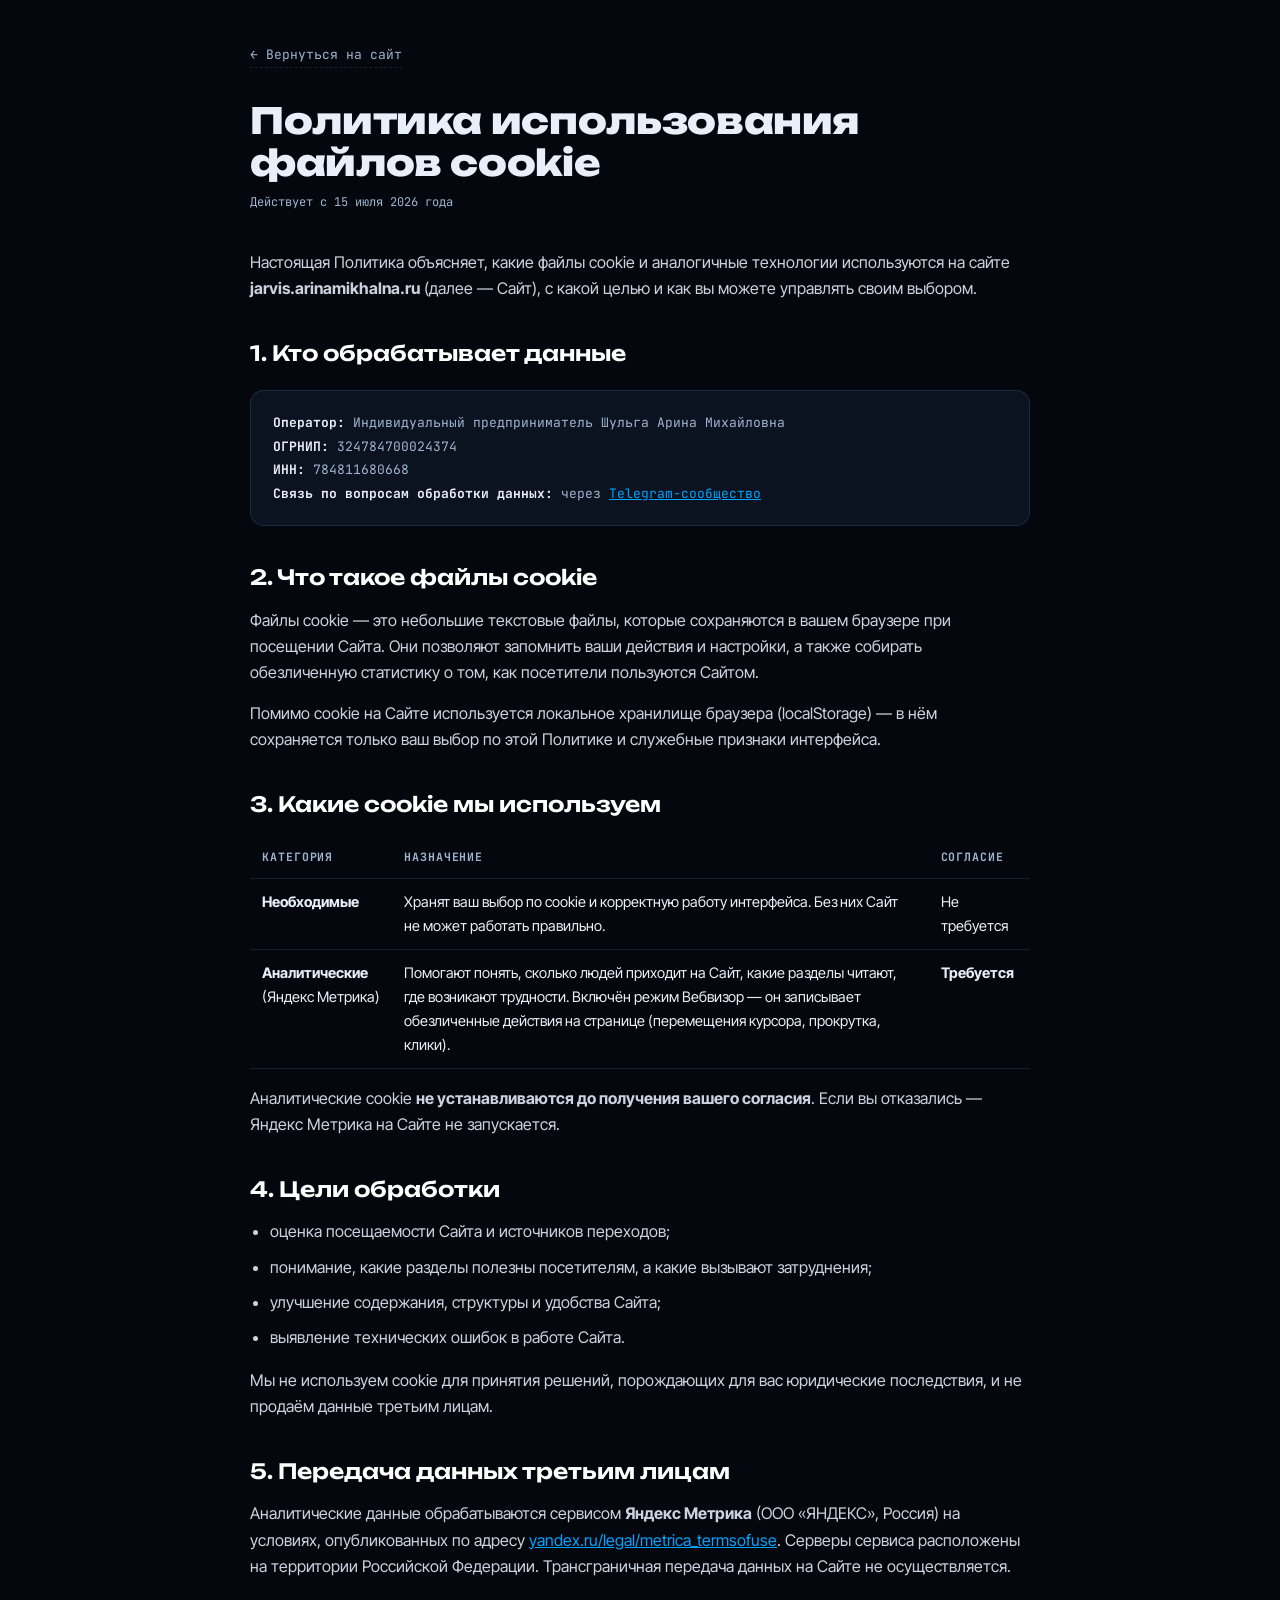
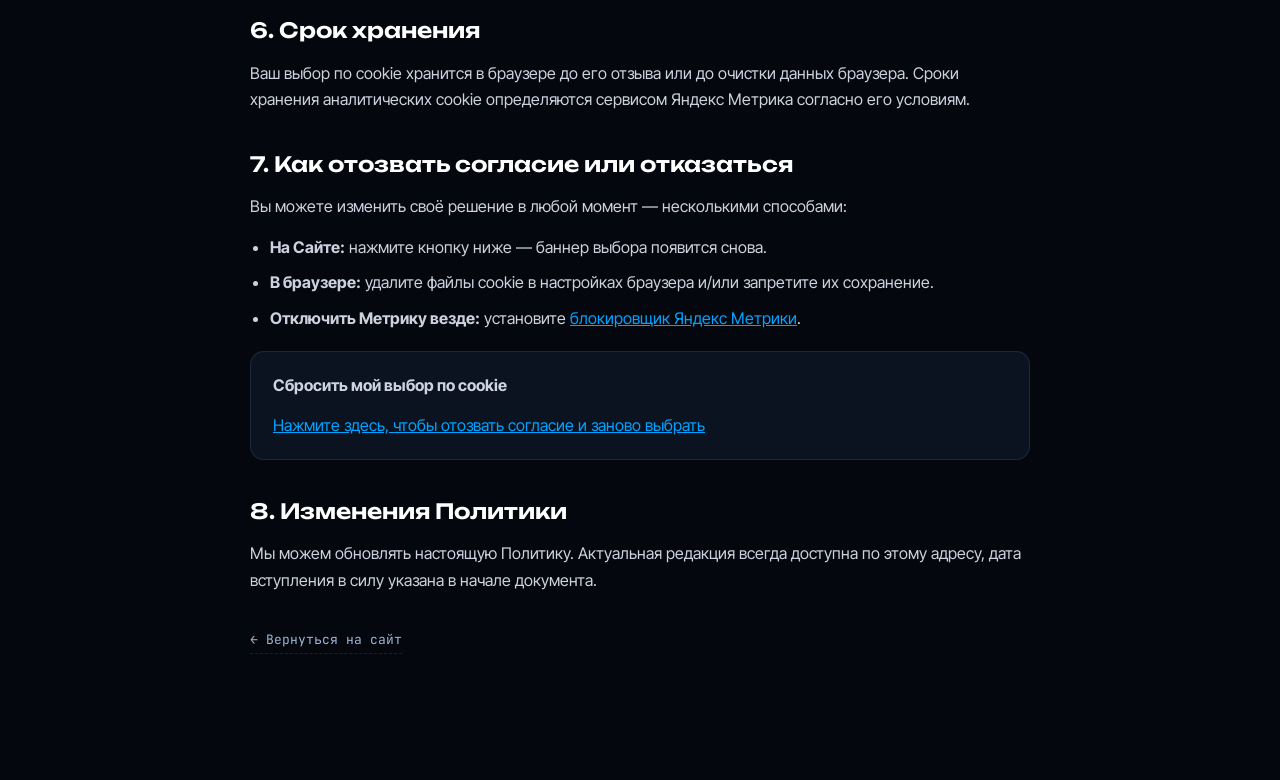
==== cookie.html @ cc226b37 "152-ФЗ: cookie-баннер с явным согласием/отказом, Метрика (вкл. Вебвизор) не грузится до согласия, ст" ====
<!DOCTYPE html>
<html lang="ru">
<head>
<meta charset="UTF-8" />
<meta name="viewport" content="width=device-width, initial-scale=1.0, viewport-fit=cover" />
<title>Политика использования файлов cookie — ДЖАРВИС за вечер</title>
<meta name="robots" content="index, follow" />
<link rel="icon" href="favicon.svg" type="image/svg+xml" />
<link rel="preconnect" href="https://fonts.googleapis.com" />
<link rel="preconnect" href="https://fonts.gstatic.com" crossorigin />
<link href="https://fonts.googleapis.com/css2?family=Unbounded:wght@600;800&family=JetBrains+Mono:wght@400;700&family=Inter+Tight:wght@400;500;600&display=swap" rel="stylesheet" />
<style>
  :root{--bg:#04070e;--panel:#0b1220;--line:rgba(122,162,214,.16);--accent:#00A3FF;--text:#e8eff8;--dim:#9fb4d0}
  *{margin:0;padding:0;box-sizing:border-box}
  body{background:var(--bg);color:var(--text);font-family:"Inter Tight",-apple-system,sans-serif;
       line-height:1.65;font-size:16px;-webkit-text-size-adjust:100%}
  .wrap{max-width:820px;margin:0 auto;padding:40px 20px 80px}
  .back{display:inline-block;font-family:"JetBrains Mono",monospace;font-size:13px;color:var(--dim);
        text-decoration:none;margin-bottom:32px;border-bottom:1px dashed var(--line);padding-bottom:2px}
  .back:hover{color:var(--accent);border-color:var(--accent)}
  h1{font-family:"Unbounded",sans-serif;font-weight:800;font-size:clamp(24px,4.5vw,36px);
     line-height:1.15;margin-bottom:10px;letter-spacing:-.01em}
  .upd{font-family:"JetBrains Mono",monospace;font-size:12px;color:var(--dim);margin-bottom:36px}
  h2{font-family:"Unbounded",sans-serif;font-weight:600;font-size:clamp(17px,2.6vw,21px);
     margin:34px 0 12px;color:#fff}
  p{margin-bottom:14px;color:rgba(232,239,250,.88)}
  ul{margin:0 0 16px 20px}
  li{margin-bottom:9px;color:rgba(232,239,250,.88)}
  a{color:var(--accent)}
  .card{background:var(--panel);border:1px solid var(--line);border-radius:14px;padding:20px 22px;margin:20px 0}
  .card p:last-child{margin-bottom:0}
  table{width:100%;border-collapse:collapse;margin:16px 0;font-size:14.5px;display:block;overflow-x:auto}
  th,td{text-align:left;padding:11px 12px;border-bottom:1px solid var(--line);vertical-align:top}
  th{font-family:"JetBrains Mono",monospace;font-size:11.5px;letter-spacing:.08em;
     text-transform:uppercase;color:var(--dim);font-weight:700;white-space:nowrap}
  .req{font-family:"JetBrains Mono",monospace;font-size:13px;color:var(--dim);line-height:1.8}
  .req b{color:var(--text)}
</style>
</head>
<body>
<div class="wrap">

  <a class="back" href="/">← Вернуться на сайт</a>

  <h1>Политика использования файлов cookie</h1>
  <div class="upd">Действует с 15 июля 2026 года</div>

  <p>Настоящая Политика объясняет, какие файлы cookie и аналогичные технологии используются на сайте
     <b>jarvis.arinamikhalna.ru</b> (далее — Сайт), с какой целью и как вы можете управлять своим выбором.</p>

  <h2>1. Кто обрабатывает данные</h2>
  <div class="card req">
    <b>Оператор:</b> Индивидуальный предприниматель Шульга Арина Михайловна<br>
    <b>ОГРНИП:</b> 324784700024374<br>
    <b>ИНН:</b> 784811680668<br>
    <b>Связь по вопросам обработки данных:</b> через
    <a href="https://t.me/+YHJsLx_lR0xlM2Qy" target="_blank" rel="noopener">Telegram-сообщество</a>
  </div>

  <h2>2. Что такое файлы cookie</h2>
  <p>Файлы cookie — это небольшие текстовые файлы, которые сохраняются в вашем браузере при посещении Сайта.
     Они позволяют запомнить ваши действия и настройки, а также собирать обезличенную статистику
     о том, как посетители пользуются Сайтом.</p>
  <p>Помимо cookie на Сайте используется локальное хранилище браузера (localStorage) — в нём сохраняется
     только ваш выбор по этой Политике и служебные признаки интерфейса.</p>

  <h2>3. Какие cookie мы используем</h2>

  <table>
    <tr><th>Категория</th><th>Назначение</th><th>Согласие</th></tr>
    <tr>
      <td><b>Необходимые</b></td>
      <td>Хранят ваш выбор по cookie и корректную работу интерфейса. Без них Сайт не может работать правильно.</td>
      <td>Не требуется</td>
    </tr>
    <tr>
      <td><b>Аналитические</b><br>(Яндекс&nbsp;Метрика)</td>
      <td>Помогают понять, сколько людей приходит на Сайт, какие разделы читают, где возникают трудности.
          Включён режим Вебвизор — он записывает обезличенные действия на странице
          (перемещения курсора, прокрутка, клики).</td>
      <td><b>Требуется</b></td>
    </tr>
  </table>

  <p>Аналитические cookie <b>не устанавливаются до получения вашего согласия</b>. Если вы отказались —
     Яндекс Метрика на Сайте не запускается.</p>

  <h2>4. Цели обработки</h2>
  <ul>
    <li>оценка посещаемости Сайта и источников переходов;</li>
    <li>понимание, какие разделы полезны посетителям, а какие вызывают затруднения;</li>
    <li>улучшение содержания, структуры и удобства Сайта;</li>
    <li>выявление технических ошибок в работе Сайта.</li>
  </ul>
  <p>Мы не используем cookie для принятия решений, порождающих для вас юридические последствия,
     и не продаём данные третьим лицам.</p>

  <h2>5. Передача данных третьим лицам</h2>
  <p>Аналитические данные обрабатываются сервисом <b>Яндекс Метрика</b> (ООО «ЯНДЕКС», Россия) на условиях,
     опубликованных по адресу
     <a href="https://yandex.ru/legal/metrica_termsofuse/" target="_blank" rel="noopener">yandex.ru/legal/metrica_termsofuse</a>.
     Серверы сервиса расположены на территории Российской Федерации. Трансграничная передача данных
     на Сайте не осуществляется.</p>

  <h2>6. Срок хранения</h2>
  <p>Ваш выбор по cookie хранится в браузере до его отзыва или до очистки данных браузера.
     Сроки хранения аналитических cookie определяются сервисом Яндекс Метрика согласно его условиям.</p>

  <h2>7. Как отозвать согласие или отказаться</h2>
  <p>Вы можете изменить своё решение в любой момент — несколькими способами:</p>
  <ul>
    <li><b>На Сайте:</b> нажмите кнопку ниже — баннер выбора появится снова.</li>
    <li><b>В браузере:</b> удалите файлы cookie в настройках браузера и/или запретите их сохранение.</li>
    <li><b>Отключить Метрику везде:</b> установите
        <a href="https://yandex.ru/support/metrica/general/opt-out.html" target="_blank" rel="noopener">блокировщик Яндекс Метрики</a>.</li>
  </ul>

  <div class="card">
    <p><b>Сбросить мой выбор по cookie</b></p>
    <p style="margin:10px 0 0">
      <a href="#" id="resetCookie">Нажмите здесь, чтобы отозвать согласие и заново выбрать</a>
      <span id="resetDone" style="display:none;color:var(--accent)"> — выбор сброшен, обновите страницу</span>
    </p>
  </div>

  <h2>8. Изменения Политики</h2>
  <p>Мы можем обновлять настоящую Политику. Актуальная редакция всегда доступна по этому адресу,
     дата вступления в силу указана в начале документа.</p>

  <p style="margin-top:32px"><a class="back" href="/">← Вернуться на сайт</a></p>

</div>

<script>
document.getElementById('resetCookie').addEventListener('click', function (e) {
  e.preventDefault();
  try { localStorage.removeItem('jarvis_cookie_consent'); } catch (err) {}
  document.getElementById('resetDone').style.display = 'inline';
});
</script>

</body>
</html>
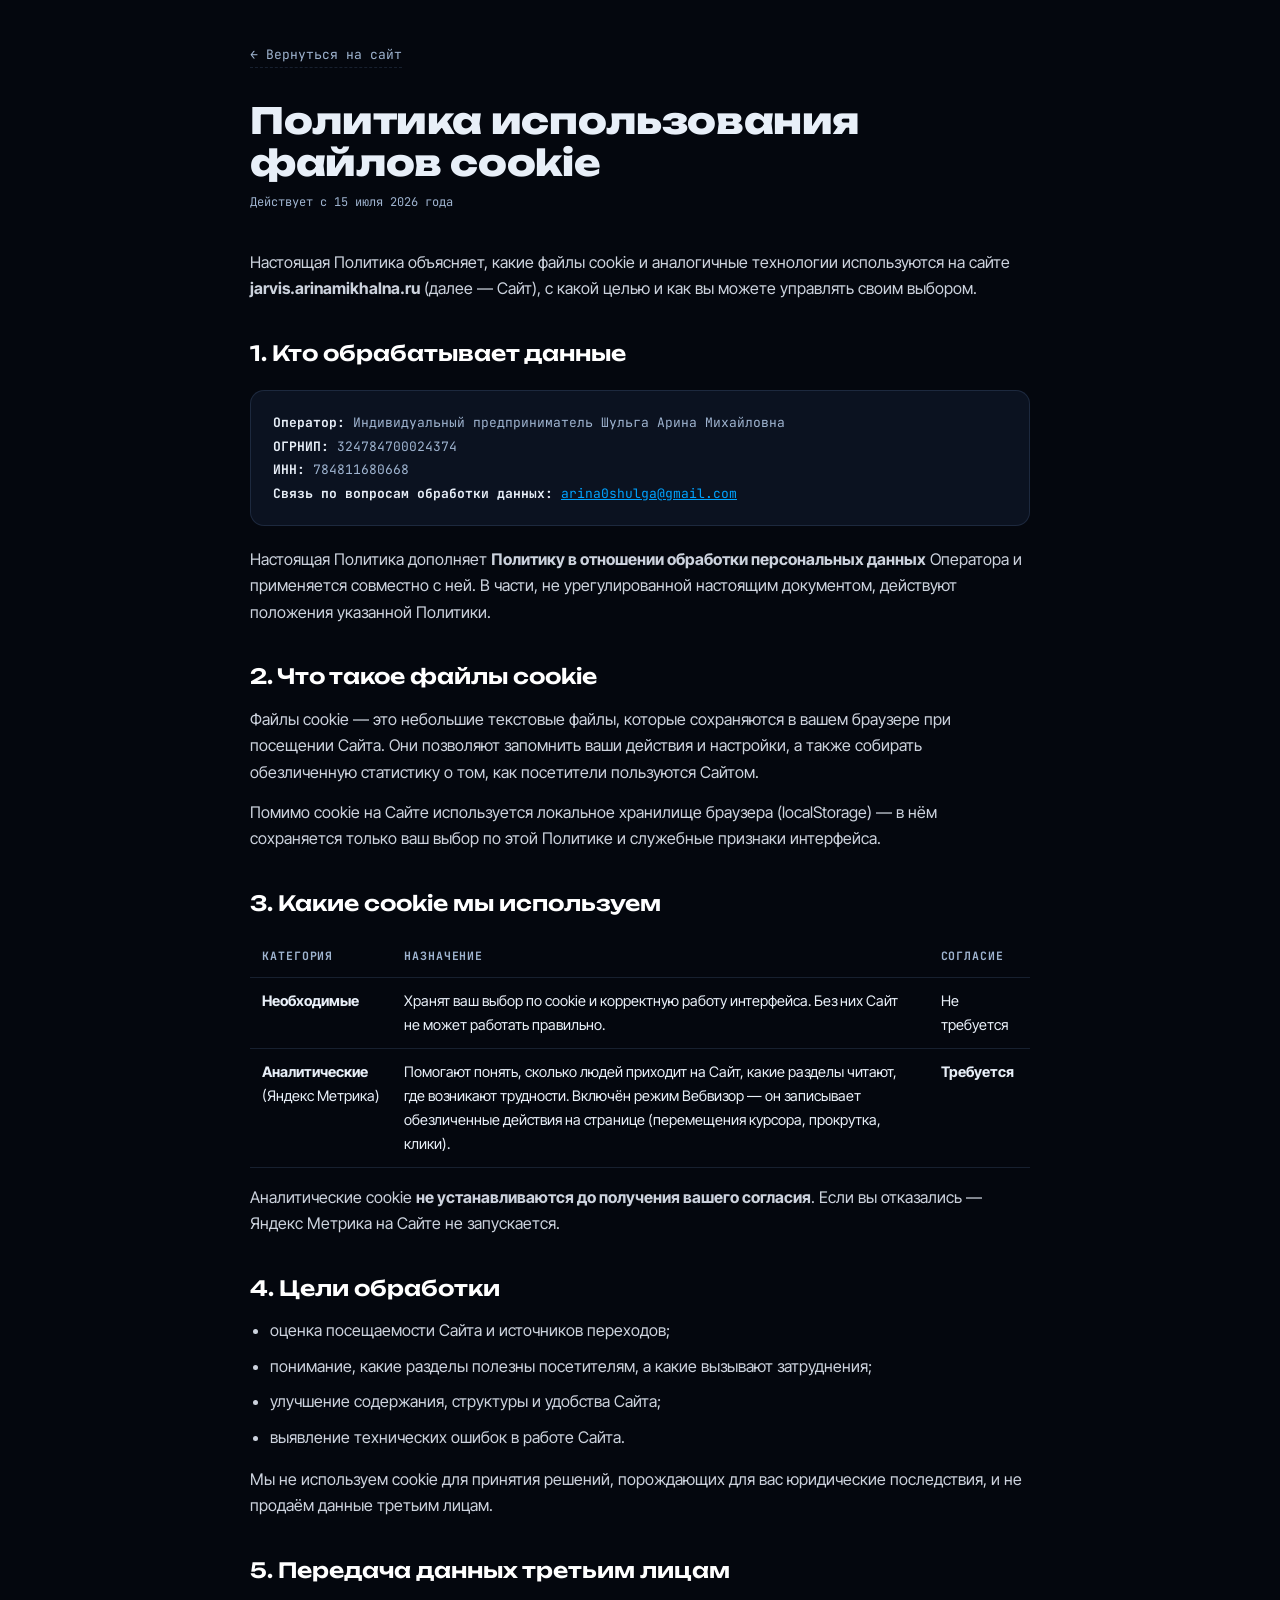
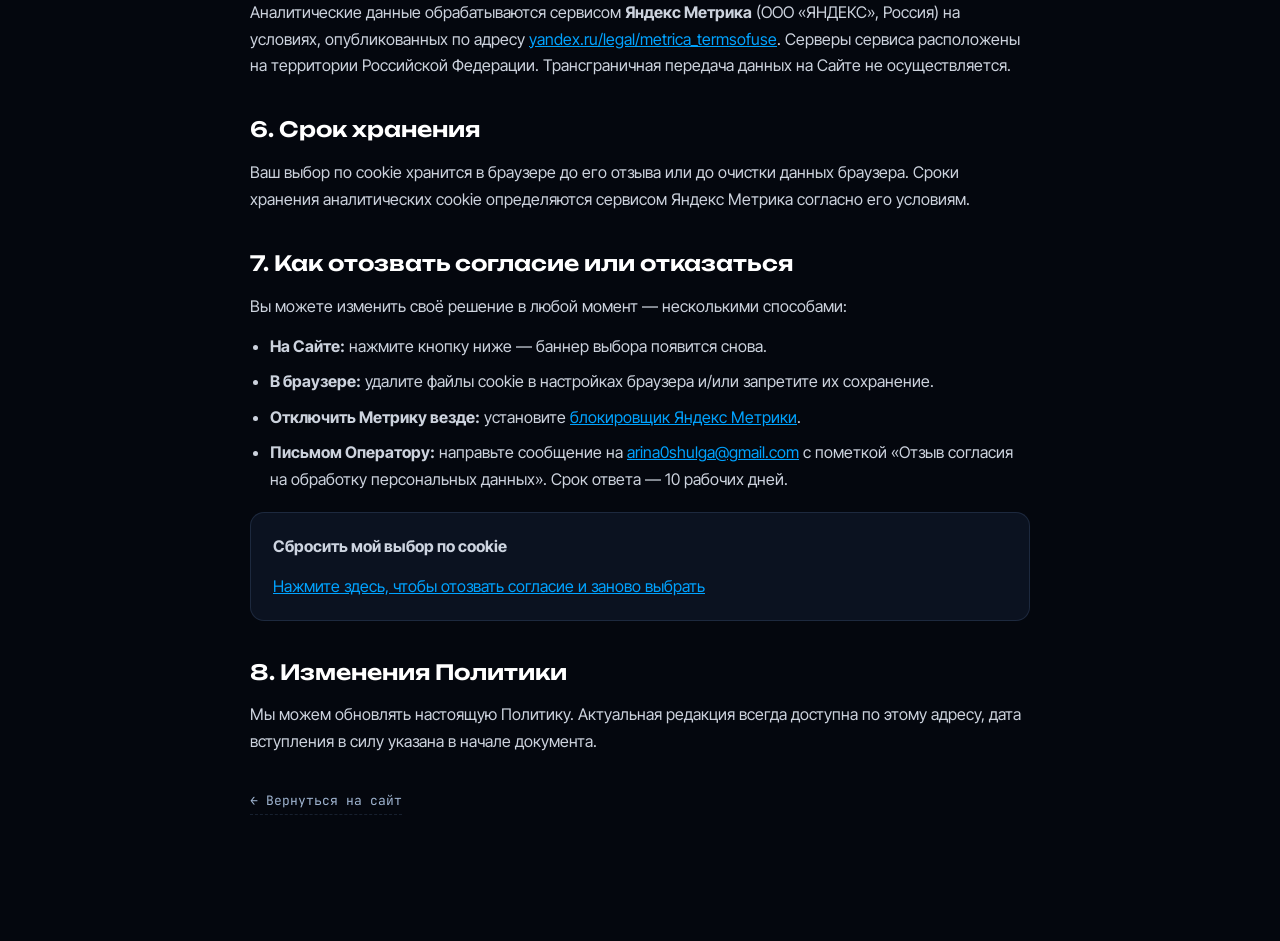
==== commit 0afd934a: "cookie: «мы с Клодом» в баннере; политика cookie синхронизирована с основной политикой (контакт-emai" ====
--- a/cookie.html
+++ b/cookie.html
@@ -53,9 +53,12 @@
     <b>Оператор:</b> Индивидуальный предприниматель Шульга Арина Михайловна<br>
     <b>ОГРНИП:</b> 324784700024374<br>
     <b>ИНН:</b> 784811680668<br>
-    <b>Связь по вопросам обработки данных:</b> через
-    <a href="https://t.me/+YHJsLx_lR0xlM2Qy" target="_blank" rel="noopener">Telegram-сообщество</a>
+    <b>Связь по вопросам обработки данных:</b>
+    <a href="mailto:arina0shulga@gmail.com">arina0shulga@gmail.com</a>
   </div>
+  <p>Настоящая Политика дополняет <b>Политику в отношении обработки персональных данных</b>
+     Оператора и применяется совместно с ней. В части, не урегулированной настоящим документом,
+     действуют положения указанной Политики.</p>
 
   <h2>2. Что такое файлы cookie</h2>
   <p>Файлы cookie — это небольшие текстовые файлы, которые сохраняются в вашем браузере при посещении Сайта.
@@ -113,6 +116,9 @@
     <li><b>В браузере:</b> удалите файлы cookie в настройках браузера и/или запретите их сохранение.</li>
     <li><b>Отключить Метрику везде:</b> установите
         <a href="https://yandex.ru/support/metrica/general/opt-out.html" target="_blank" rel="noopener">блокировщик Яндекс Метрики</a>.</li>
+    <li><b>Письмом Оператору:</b> направьте сообщение на
+        <a href="mailto:arina0shulga@gmail.com?subject=%D0%9E%D1%82%D0%B7%D1%8B%D0%B2%20%D1%81%D0%BE%D0%B3%D0%BB%D0%B0%D1%81%D0%B8%D1%8F%20%D0%BD%D0%B0%20%D0%BE%D0%B1%D1%80%D0%B0%D0%B1%D0%BE%D1%82%D0%BA%D1%83%20%D0%BF%D0%B5%D1%80%D1%81%D0%BE%D0%BD%D0%B0%D0%BB%D1%8C%D0%BD%D1%8B%D1%85%20%D0%B4%D0%B0%D0%BD%D0%BD%D1%8B%D1%85">arina0shulga@gmail.com</a>
+        с пометкой «Отзыв согласия на обработку персональных данных». Срок ответа — 10 рабочих дней.</li>
   </ul>
 
   <div class="card">
